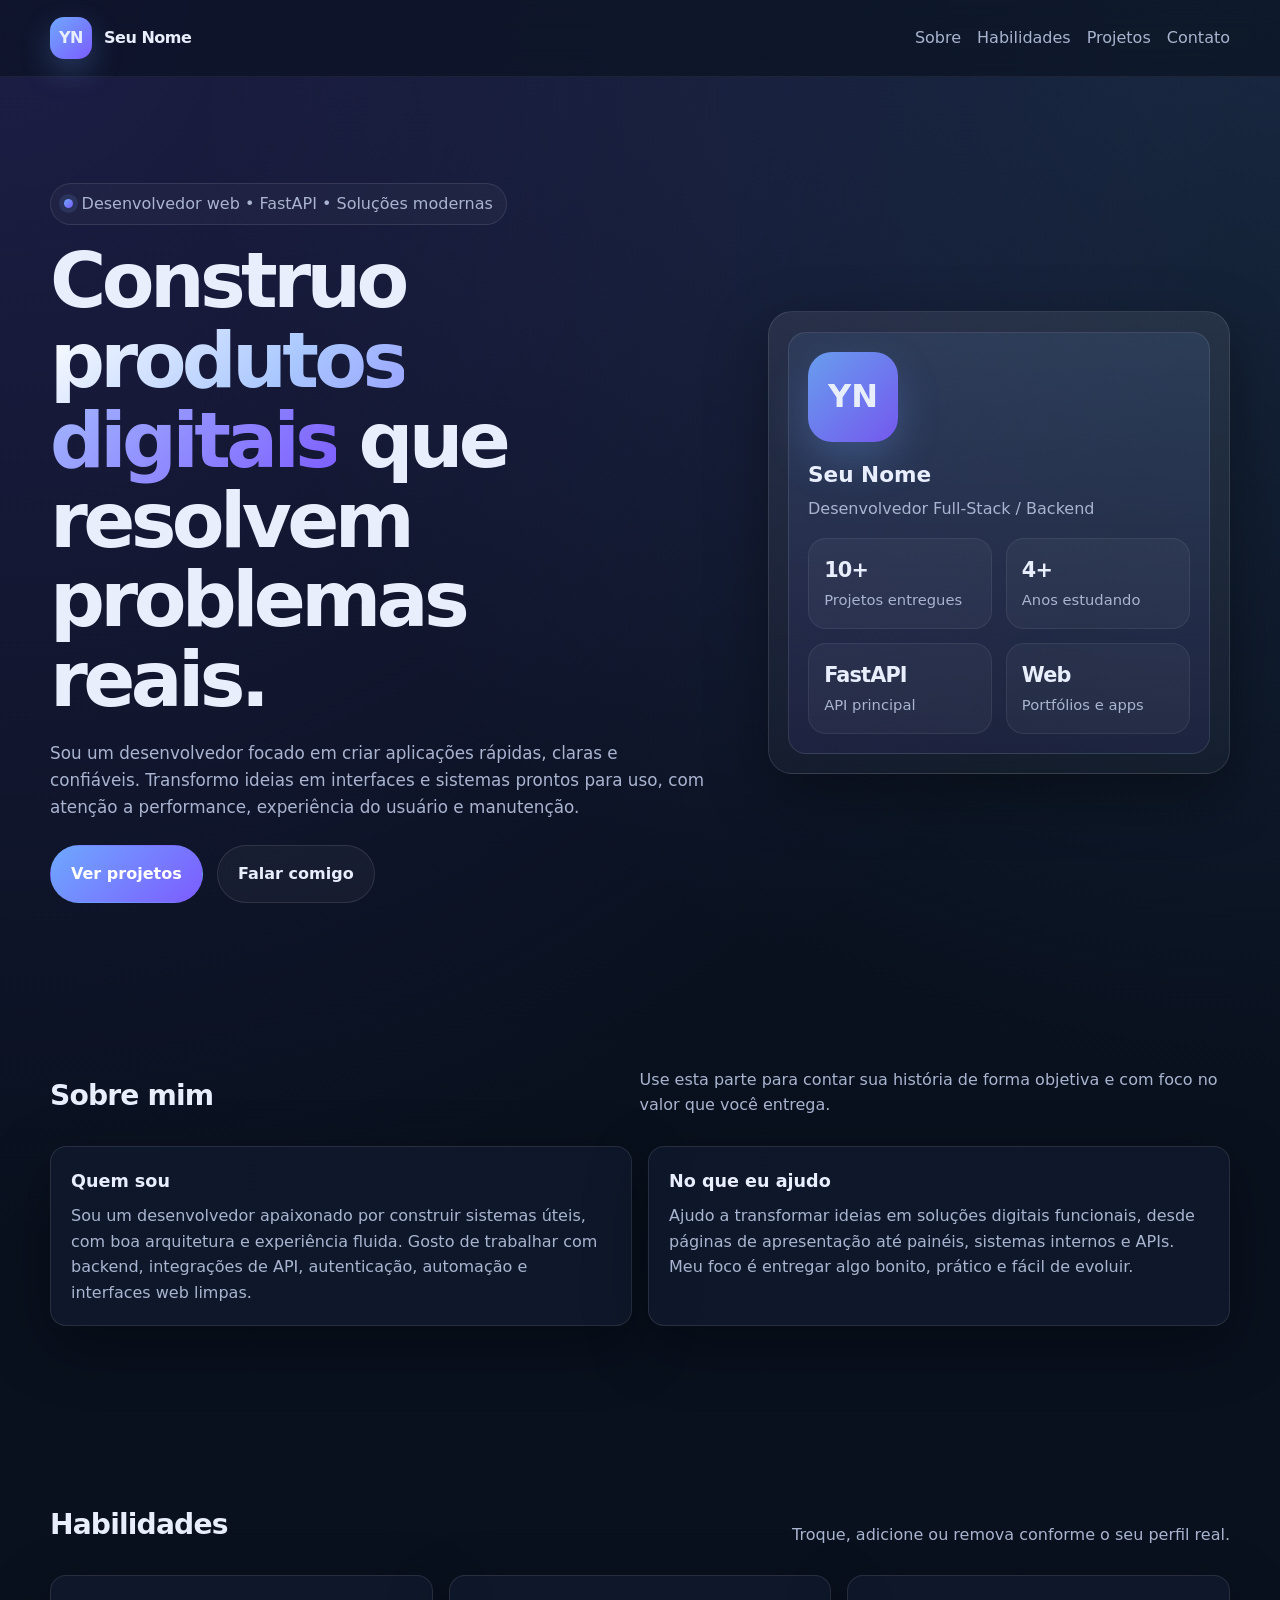
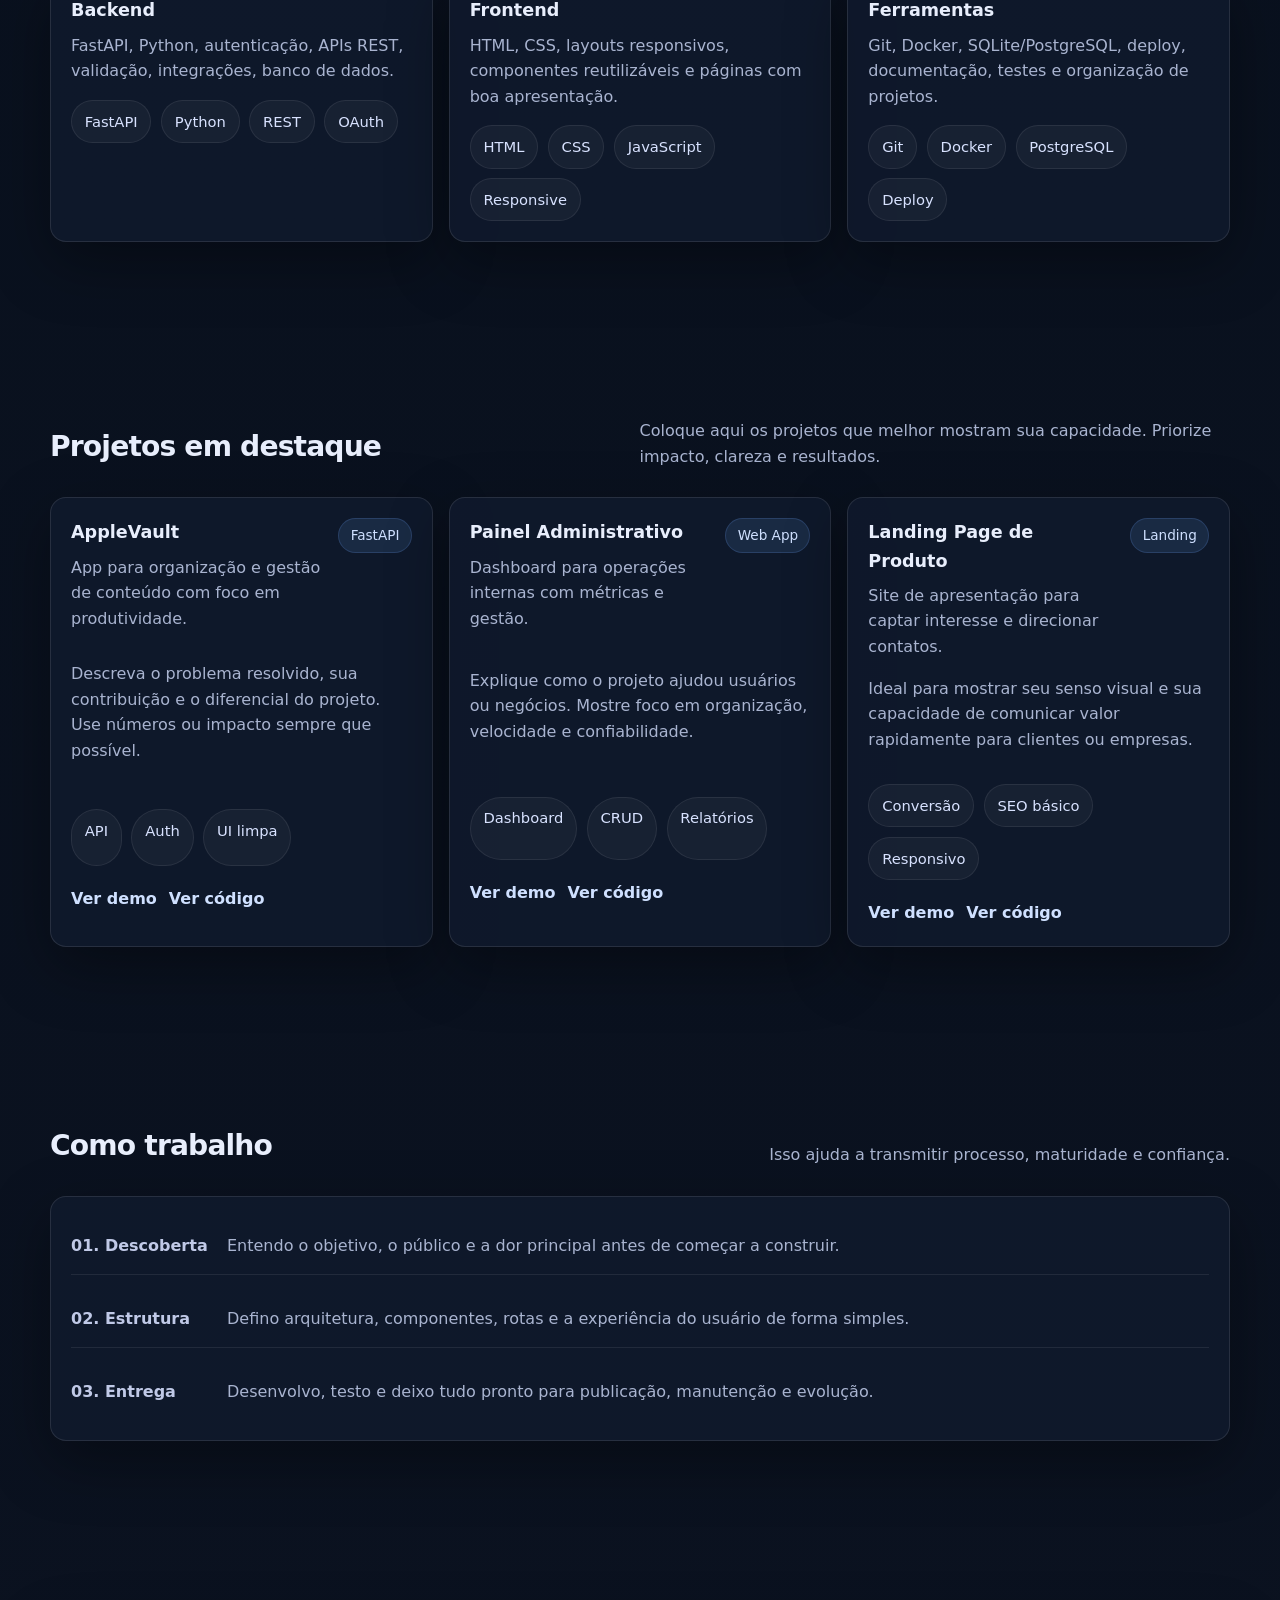
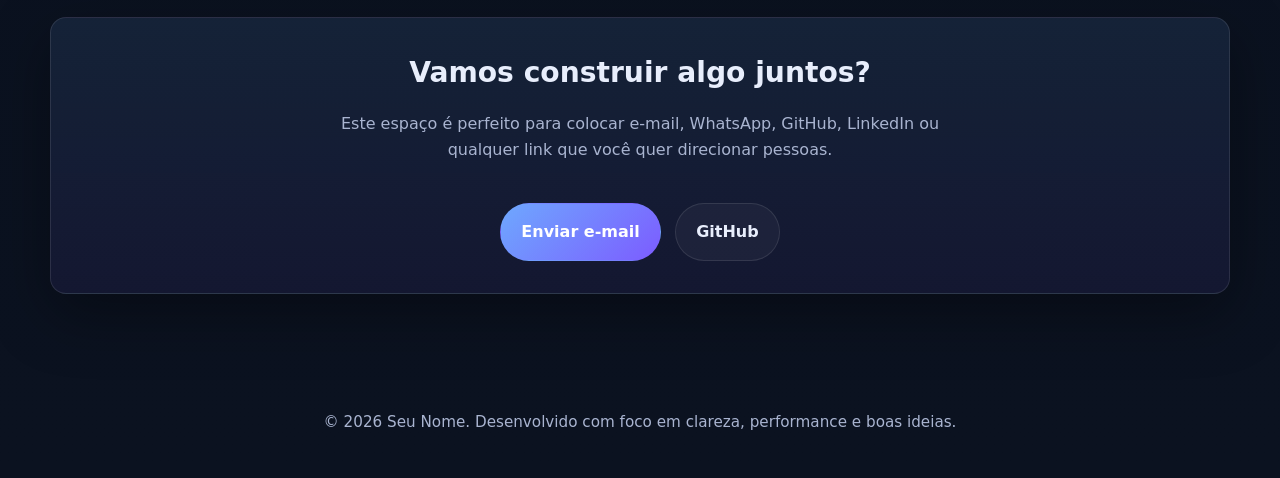
==== page/index.html @ e7388baf "portfolio updade" ====
<!DOCTYPE html>
<html lang="pt-BR">

<head>
    <meta charset="UTF-8" />
    <meta name="viewport" content="width=device-width, initial-scale=1.0" />
    <meta name="description" content="Portfolio profissional de desenvolvedor web, projetos, habilidades e contato." />
    <title>Seu Nome | Desenvolvedor Web</title>
    <style>
        :root {
            --bg: #0b1220;
            --bg-soft: #111a2e;
            --card: rgba(17, 26, 46, 0.82);
            --card-2: rgba(255, 255, 255, 0.04);
            --text: #e8eefc;
            --muted: #a9b4d0;
            --accent: #6ea8fe;
            --accent-2: #7c5cff;
            --border: rgba(255, 255, 255, 0.10);
            --shadow: 0 20px 60px rgba(0, 0, 0, 0.35);
            --radius: 24px;
            --radius-sm: 16px;
            --max: 1180px;
            --container: min(var(--max), calc(100% - 2rem));
        }

        * {
            box-sizing: border-box;
        }

        html {
            scroll-behavior: smooth;
        }

        body {
            margin: 0;
            font-family: Inter, ui-sans-serif, system-ui, -apple-system, BlinkMacSystemFont, "Segoe UI", sans-serif;
            color: var(--text);
            background:
                radial-gradient(circle at top left, rgba(124, 92, 255, 0.18), transparent 32%),
                radial-gradient(circle at top right, rgba(110, 168, 254, 0.16), transparent 28%),
                linear-gradient(180deg, #08101d 0%, #0b1220 100%);
            min-height: 100vh;
            line-height: 1.6;
        }

        a {
            color: inherit;
            text-decoration: none;
        }

        img {
            max-width: 100%;
            display: block;
        }

        button {
            font: inherit;
        }

        .container {
            width: var(--container);
            margin: 0 auto;
        }

        .section {
            padding: 88px 0;
        }

        .section-title {
            display: flex;
            align-items: end;
            justify-content: space-between;
            gap: 1rem;
            margin-bottom: 28px;
        }

        .section-title h2 {
            margin: 0;
            font-size: clamp(1.6rem, 2.2vw, 2.4rem);
            letter-spacing: -0.03em;
        }

        .section-title p {
            margin: 0;
            color: var(--muted);
            max-width: 58ch;
        }

        .nav {
            position: sticky;
            top: 0;
            z-index: 10;
            backdrop-filter: blur(14px);
            background: rgba(8, 16, 29, 0.58);
            border-bottom: 1px solid rgba(255, 255, 255, 0.06);
        }

        .nav-inner {
            width: var(--container);
            margin: 0 auto;
            display: flex;
            align-items: center;
            justify-content: space-between;
            min-height: 76px;
            gap: 1rem;
        }

        .brand {
            display: inline-flex;
            align-items: center;
            gap: 0.75rem;
            font-weight: 800;
            letter-spacing: -0.03em;
        }

        .brand-badge {
            width: 42px;
            height: 42px;
            border-radius: 14px;
            display: grid;
            place-items: center;
            background: linear-gradient(135deg, var(--accent), var(--accent-2));
            box-shadow: 0 12px 30px rgba(110, 168, 254, 0.25);
            font-weight: 900;
        }

        .nav-links {
            display: flex;
            align-items: center;
            gap: 1rem;
            flex-wrap: wrap;
            color: var(--muted);
            font-weight: 500;
        }

        .nav-links a:hover {
            color: var(--text);
        }

        .hero {
            padding: 78px 0 48px;
        }

        .hero-grid {
            display: grid;
            grid-template-columns: 1.2fr 0.8fr;
            gap: 1.5rem;
            align-items: center;
        }

        .hero-copy {
            padding: 28px 0;
        }

        .eyebrow {
            display: inline-flex;
            align-items: center;
            gap: 0.55rem;
            padding: 0.45rem 0.8rem;
            border: 1px solid var(--border);
            border-radius: 999px;
            color: var(--muted);
            background: rgba(255, 255, 255, 0.03);
            margin-bottom: 1rem;
            width: fit-content;
        }

        .eyebrow-dot {
            width: 9px;
            height: 9px;
            border-radius: 999px;
            background: linear-gradient(135deg, var(--accent), var(--accent-2));
            box-shadow: 0 0 0 5px rgba(110, 168, 254, 0.12);
        }

        .hero h1 {
            margin: 0;
            font-size: clamp(2.6rem, 6vw, 4.8rem);
            line-height: 1.04;
            letter-spacing: -0.06em;
            max-width: 12ch;
        }

        .hero h1 span {
            background: linear-gradient(135deg, #ffffff 0%, #a9c7ff 40%, #7c5cff 100%);
            -webkit-background-clip: text;
            background-clip: text;
            color: transparent;
        }

        .hero p.lead {
            margin: 1.25rem 0 0;
            max-width: 62ch;
            color: var(--muted);
            font-size: 1.05rem;
        }

        .hero-actions {
            display: flex;
            gap: 0.9rem;
            flex-wrap: wrap;
            margin-top: 1.5rem;
        }

        .btn {
            display: inline-flex;
            align-items: center;
            justify-content: center;
            gap: 0.55rem;
            padding: 0.95rem 1.25rem;
            border-radius: 999px;
            border: 1px solid var(--border);
            font-weight: 700;
            transition: transform .2s ease, border-color .2s ease, background .2s ease;
            cursor: pointer;
        }

        .btn:hover {
            transform: translateY(-1px);
        }

        .btn-primary {
            background: linear-gradient(135deg, var(--accent), var(--accent-2));
            color: white;
            border-color: transparent;
        }

        .btn-secondary {
            background: rgba(255, 255, 255, 0.04);
            color: var(--text);
        }

        .hero-panel {
            background: linear-gradient(180deg, rgba(255, 255, 255, 0.08), rgba(255, 255, 255, 0.03));
            border: 1px solid var(--border);
            border-radius: var(--radius);
            box-shadow: var(--shadow);
            padding: 1.2rem;
        }

        .profile-card {
            background: linear-gradient(180deg, rgba(110, 168, 254, 0.10), rgba(124, 92, 255, 0.08));
            border: 1px solid rgba(255, 255, 255, 0.10);
            border-radius: calc(var(--radius) - 6px);
            padding: 1.2rem;
            display: grid;
            gap: 1rem;
        }

        .avatar {
            width: 90px;
            height: 90px;
            border-radius: 24px;
            background: linear-gradient(135deg, rgba(110, 168, 254, 0.9), rgba(124, 92, 255, 0.9));
            display: grid;
            place-items: center;
            font-size: 2rem;
            font-weight: 900;
            box-shadow: 0 18px 40px rgba(110, 168, 254, 0.25);
        }

        .mini-grid {
            display: grid;
            grid-template-columns: repeat(2, 1fr);
            gap: 0.85rem;
        }

        .mini-stat {
            padding: 0.95rem;
            border-radius: 18px;
            background: rgba(255, 255, 255, 0.04);
            border: 1px solid rgba(255, 255, 255, 0.07);
        }

        .mini-stat strong {
            display: block;
            font-size: 1.3rem;
            letter-spacing: -0.04em;
        }

        .mini-stat span {
            color: var(--muted);
            font-size: 0.92rem;
        }

        .grid-3 {
            display: grid;
            grid-template-columns: repeat(3, 1fr);
            gap: 1rem;
        }

        .grid-2 {
            display: grid;
            grid-template-columns: repeat(2, 1fr);
            gap: 1rem;
        }

        .card {
            background: var(--card);
            border: 1px solid var(--border);
            border-radius: var(--radius-sm);
            box-shadow: var(--shadow);
            padding: 1.25rem;
        }

        .card h3 {
            margin: 0 0 0.5rem;
            font-size: 1.1rem;
        }

        .card p {
            margin: 0;
            color: var(--muted);
        }

        .pill-list {
            display: flex;
            gap: 0.6rem;
            flex-wrap: wrap;
            margin-top: 1rem;
        }

        .pill {
            padding: 0.55rem 0.8rem;
            border-radius: 999px;
            background: rgba(255, 255, 255, 0.04);
            border: 1px solid rgba(255, 255, 255, 0.08);
            color: #d8e2ff;
            font-size: 0.92rem;
        }

        .project-card {
            display: grid;
            gap: 1rem;
            height: 100%;
        }

        .project-top {
            display: flex;
            align-items: start;
            justify-content: space-between;
            gap: 0.8rem;
        }

        .project-badge {
            padding: 0.35rem 0.7rem;
            border-radius: 999px;
            background: rgba(110, 168, 254, 0.12);
            color: #cfe0ff;
            border: 1px solid rgba(110, 168, 254, 0.18);
            font-size: 0.85rem;
            white-space: nowrap;
        }

        .project-links {
            display: flex;
            gap: 0.75rem;
            flex-wrap: wrap;
            margin-top: 0.25rem;
        }

        .link-inline {
            color: #cfe0ff;
            font-weight: 700;
        }

        .link-inline:hover {
            text-decoration: underline;
        }

        .timeline {
            display: grid;
            gap: 0.9rem;
        }

        .timeline-item {
            display: grid;
            grid-template-columns: 140px 1fr;
            gap: 1rem;
            padding: 1rem 0;
            border-bottom: 1px solid rgba(255, 255, 255, 0.08);
        }

        .timeline-item:last-child {
            border-bottom: 0;
        }

        .timeline-item .when {
            color: #c0c9e7;
            font-weight: 700;
        }

        .timeline-item .what {
            color: var(--muted);
        }

        .contact-box {
            display: grid;
            gap: 1rem;
            text-align: center;
            padding: 2rem;
            background: linear-gradient(180deg, rgba(110, 168, 254, 0.11), rgba(124, 92, 255, 0.08));
        }

        .footer {
            padding: 28px 0 44px;
            color: var(--muted);
            text-align: center;
            font-size: 0.95rem;
        }

        @media (max-width: 960px) {

            .hero-grid,
            .grid-3,
            .grid-2 {
                grid-template-columns: 1fr;
            }

            .timeline-item {
                grid-template-columns: 1fr;
                gap: 0.25rem;
            }

            .section-title {
                align-items: start;
                flex-direction: column;
            }

            .nav-inner {
                flex-direction: column;
                padding: 1rem 0;
            }

            .hero {
                padding-top: 44px;
            }
        }

        @media (max-width: 560px) {
            .mini-grid {
                grid-template-columns: 1fr;
            }

            .hero h1 {
                max-width: 100%;
            }

            .btn {
                width: 100%;
            }

            .hero-actions {
                width: 100%;
            }
        }
    </style>
</head>

<body>
    <header class="nav">
        <div class="nav-inner">
            <a class="brand" href="#home">
                <span class="brand-badge">YN</span>
                <span>Seu Nome</span>
            </a>
            <nav class="nav-links" aria-label="Navegação principal">
                <a href="#sobre">Sobre</a>
                <a href="#habilidades">Habilidades</a>
                <a href="#projetos">Projetos</a>
                <a href="#contato">Contato</a>
            </nav>
        </div>
    </header>

    <main id="home">
        <section class="hero">
            <div class="container hero-grid">
                <div class="hero-copy">
                    <div class="eyebrow"><span class="eyebrow-dot"></span> Desenvolvedor web • FastAPI • Soluções
                        modernas</div>
                    <h1>Construo <span>produtos digitais</span> que resolvem problemas reais.</h1>
                    <p class="lead">
                        Sou um desenvolvedor focado em criar aplicações rápidas, claras e confiáveis.
                        Transformo ideias em interfaces e sistemas prontos para uso, com atenção a performance,
                        experiência do usuário e manutenção.
                    </p>
                    <div class="hero-actions">
                        <a class="btn btn-primary" href="#projetos">Ver projetos</a>
                        <a class="btn btn-secondary" href="#contato">Falar comigo</a>
                    </div>
                </div>

                <aside class="hero-panel">
                    <div class="profile-card">
                        <div style="display:flex; align-items:center; gap:1rem; flex-wrap:wrap;">
                            <div class="avatar">YN</div>
                            <div>
                                <h3 style="margin:0; font-size:1.35rem;">Seu Nome</h3>
                                <p style="margin:0.25rem 0 0; color:var(--muted);">Desenvolvedor Full-Stack / Backend
                                </p>
                            </div>
                        </div>

                        <div class="mini-grid">
                            <div class="mini-stat">
                                <strong>10+</strong>
                                <span>Projetos entregues</span>
                            </div>
                            <div class="mini-stat">
                                <strong>4+</strong>
                                <span>Anos estudando</span>
                            </div>
                            <div class="mini-stat">
                                <strong>FastAPI</strong>
                                <span>API principal</span>
                            </div>
                            <div class="mini-stat">
                                <strong>Web</strong>
                                <span>Portfólios e apps</span>
                            </div>
                        </div>
                    </div>
                </aside>
            </div>
        </section>

        <section id="sobre" class="section">
            <div class="container">
                <div class="section-title">
                    <h2>Sobre mim</h2>
                    <p>Use esta parte para contar sua história de forma objetiva e com foco no valor que você entrega.
                    </p>
                </div>

                <div class="grid-2">
                    <div class="card">
                        <h3>Quem sou</h3>
                        <p>
                            Sou um desenvolvedor apaixonado por construir sistemas úteis, com boa arquitetura e
                            experiência fluida.
                            Gosto de trabalhar com backend, integrações de API, autenticação, automação e interfaces web
                            limpas.
                        </p>
                    </div>
                    <div class="card">
                        <h3>No que eu ajudo</h3>
                        <p>
                            Ajudo a transformar ideias em soluções digitais funcionais, desde páginas de apresentação
                            até painéis, sistemas internos e APIs.
                            Meu foco é entregar algo bonito, prático e fácil de evoluir.
                        </p>
                    </div>
                </div>
            </div>
        </section>

        <section id="habilidades" class="section">
            <div class="container">
                <div class="section-title">
                    <h2>Habilidades</h2>
                    <p>Troque, adicione ou remova conforme o seu perfil real.</p>
                </div>

                <div class="grid-3">
                    <div class="card">
                        <h3>Backend</h3>
                        <p>FastAPI, Python, autenticação, APIs REST, validação, integrações, banco de dados.</p>
                        <div class="pill-list">
                            <span class="pill">FastAPI</span>
                            <span class="pill">Python</span>
                            <span class="pill">REST</span>
                            <span class="pill">OAuth</span>
                        </div>
                    </div>
                    <div class="card">
                        <h3>Frontend</h3>
                        <p>HTML, CSS, layouts responsivos, componentes reutilizáveis e páginas com boa apresentação.</p>
                        <div class="pill-list">
                            <span class="pill">HTML</span>
                            <span class="pill">CSS</span>
                            <span class="pill">JavaScript</span>
                            <span class="pill">Responsive</span>
                        </div>
                    </div>
                    <div class="card">
                        <h3>Ferramentas</h3>
                        <p>Git, Docker, SQLite/PostgreSQL, deploy, documentação, testes e organização de projetos.</p>
                        <div class="pill-list">
                            <span class="pill">Git</span>
                            <span class="pill">Docker</span>
                            <span class="pill">PostgreSQL</span>
                            <span class="pill">Deploy</span>
                        </div>
                    </div>
                </div>
            </div>
        </section>

        <section id="projetos" class="section">
            <div class="container">
                <div class="section-title">
                    <h2>Projetos em destaque</h2>
                    <p>Coloque aqui os projetos que melhor mostram sua capacidade. Priorize impacto, clareza e
                        resultados.</p>
                </div>

                <div class="grid-3">
                    <article class="card project-card">
                        <div class="project-top">
                            <div>
                                <h3>AppleVault</h3>
                                <p>App para organização e gestão de conteúdo com foco em produtividade.</p>
                            </div>
                            <span class="project-badge">FastAPI</span>
                        </div>
                        <p>
                            Descreva o problema resolvido, sua contribuição e o diferencial do projeto. Use números ou
                            impacto sempre que possível.
                        </p>
                        <div class="pill-list">
                            <span class="pill">API</span>
                            <span class="pill">Auth</span>
                            <span class="pill">UI limpa</span>
                        </div>
                        <div class="project-links">
                            <a class="link-inline" href="#">Ver demo</a>
                            <a class="link-inline" href="#">Ver código</a>
                        </div>
                    </article>

                    <article class="card project-card">
                        <div class="project-top">
                            <div>
                                <h3>Painel Administrativo</h3>
                                <p>Dashboard para operações internas com métricas e gestão.</p>
                            </div>
                            <span class="project-badge">Web App</span>
                        </div>
                        <p>
                            Explique como o projeto ajudou usuários ou negócios. Mostre foco em organização, velocidade
                            e confiabilidade.
                        </p>
                        <div class="pill-list">
                            <span class="pill">Dashboard</span>
                            <span class="pill">CRUD</span>
                            <span class="pill">Relatórios</span>
                        </div>
                        <div class="project-links">
                            <a class="link-inline" href="#">Ver demo</a>
                            <a class="link-inline" href="#">Ver código</a>
                        </div>
                    </article>

                    <article class="card project-card">
                        <div class="project-top">
                            <div>
                                <h3>Landing Page de Produto</h3>
                                <p>Site de apresentação para captar interesse e direcionar contatos.</p>
                            </div>
                            <span class="project-badge">Landing</span>
                        </div>
                        <p>
                            Ideal para mostrar seu senso visual e sua capacidade de comunicar valor rapidamente para
                            clientes ou empresas.
                        </p>
                        <div class="pill-list">
                            <span class="pill">Conversão</span>
                            <span class="pill">SEO básico</span>
                            <span class="pill">Responsivo</span>
                        </div>
                        <div class="project-links">
                            <a class="link-inline" href="#">Ver demo</a>
                            <a class="link-inline" href="#">Ver código</a>
                        </div>
                    </article>
                </div>
            </div>
        </section>

        <section class="section">
            <div class="container">
                <div class="section-title">
                    <h2>Como trabalho</h2>
                    <p>Isso ajuda a transmitir processo, maturidade e confiança.</p>
                </div>

                <div class="card timeline">
                    <div class="timeline-item">
                        <div class="when">01. Descoberta</div>
                        <div class="what">Entendo o objetivo, o público e a dor principal antes de começar a construir.
                        </div>
                    </div>
                    <div class="timeline-item">
                        <div class="when">02. Estrutura</div>
                        <div class="what">Defino arquitetura, componentes, rotas e a experiência do usuário de forma
                            simples.</div>
                    </div>
                    <div class="timeline-item">
                        <div class="when">03. Entrega</div>
                        <div class="what">Desenvolvo, testo e deixo tudo pronto para publicação, manutenção e evolução.
                        </div>
                    </div>
                </div>
            </div>
        </section>

        <section id="contato" class="section">
            <div class="container">
                <div class="card contact-box">
                    <h2 style="margin:0; font-size:clamp(1.5rem, 2.2vw, 2.2rem);">Vamos construir algo juntos?</h2>
                    <p style="margin:0; color:var(--muted); max-width:60ch; margin-inline:auto;">
                        Este espaço é perfeito para colocar e-mail, WhatsApp, GitHub, LinkedIn ou qualquer link que você
                        quer direcionar pessoas.
                    </p>
                    <div class="hero-actions" style="justify-content:center;">
                        <a class="btn btn-primary" href="mailto:seuemail@exemplo.com">Enviar e-mail</a>
                        <a class="btn btn-secondary" href="https://github.com/" target="_blank"
                            rel="noreferrer">GitHub</a>
                    </div>
                </div>
            </div>
        </section>
    </main>

    <footer class="footer">
        <div class="container">
            <span>© <span id="year"></span> Seu Nome. Desenvolvido com foco em clareza, performance e boas
                ideias.</span>
        </div>
    </footer>

    <script>
        document.getElementById('year').textContent = new Date().getFullYear();
    </script>
</body>

</html>
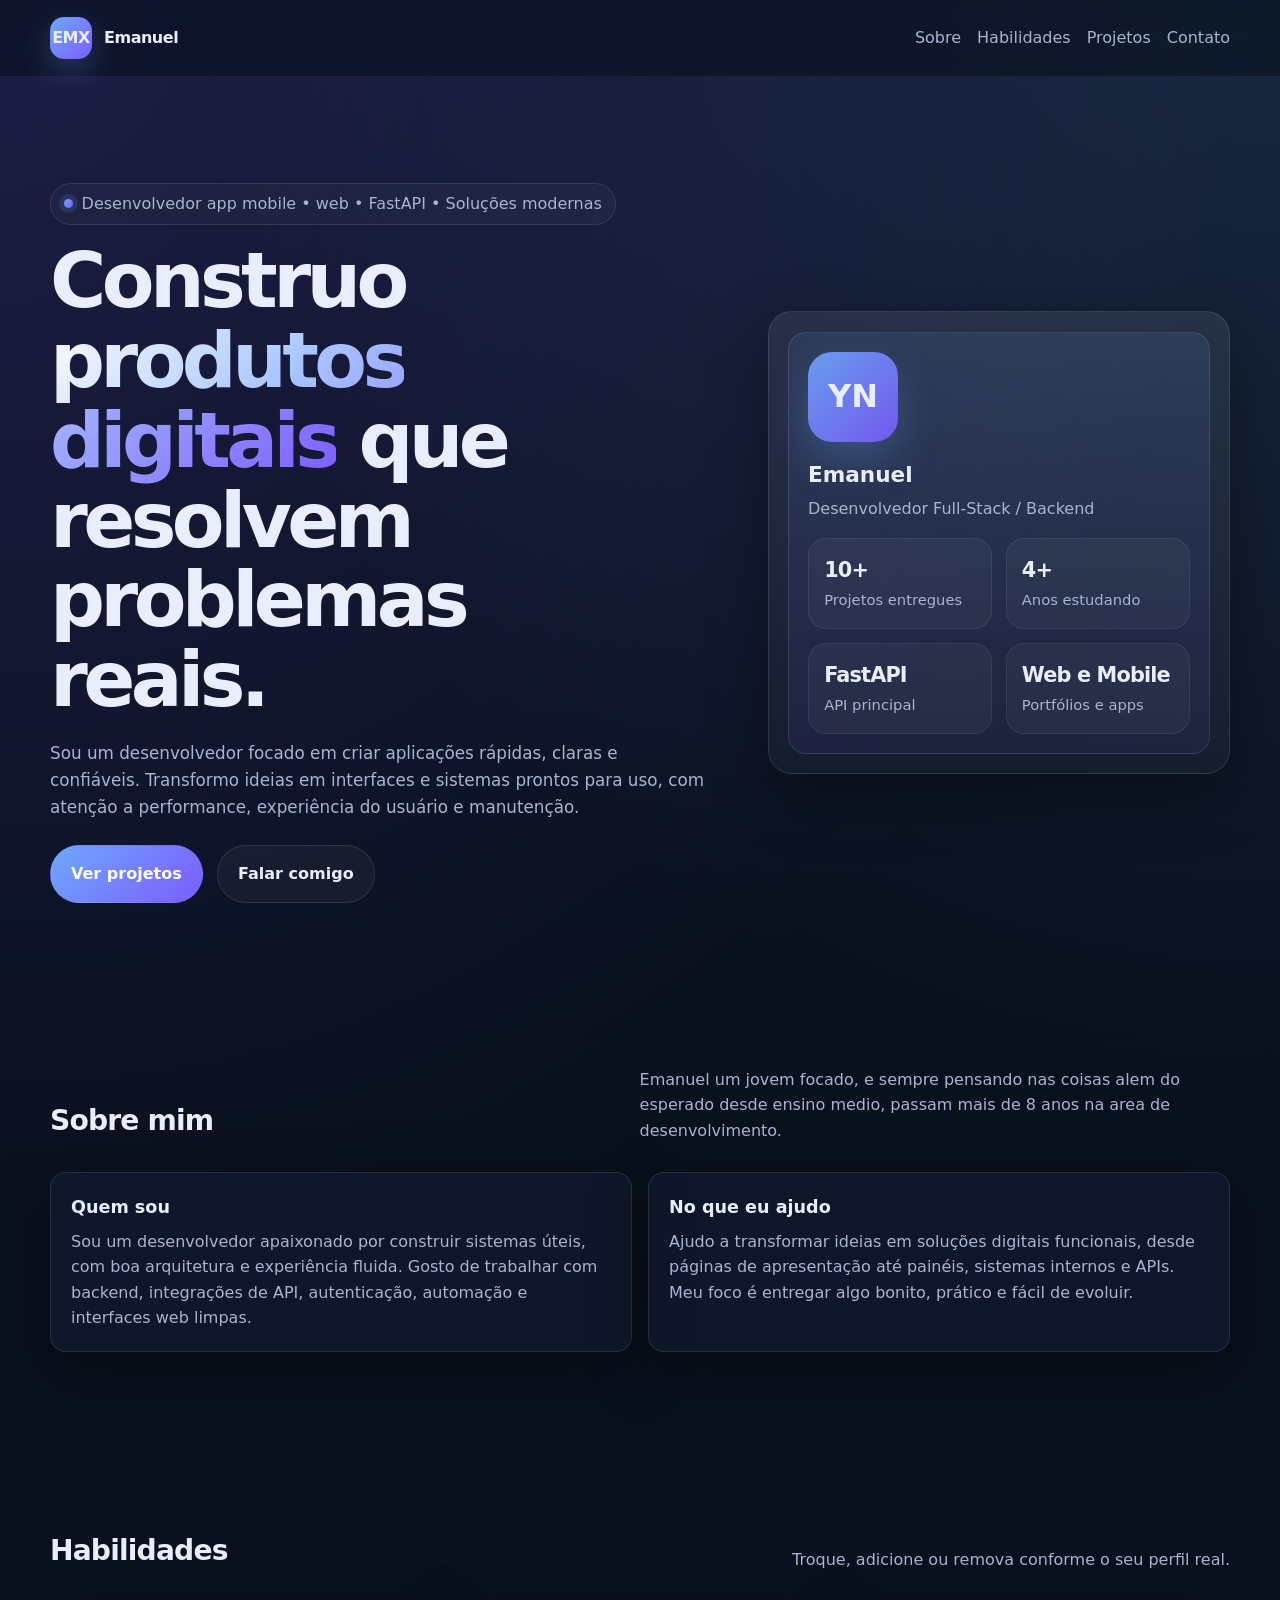
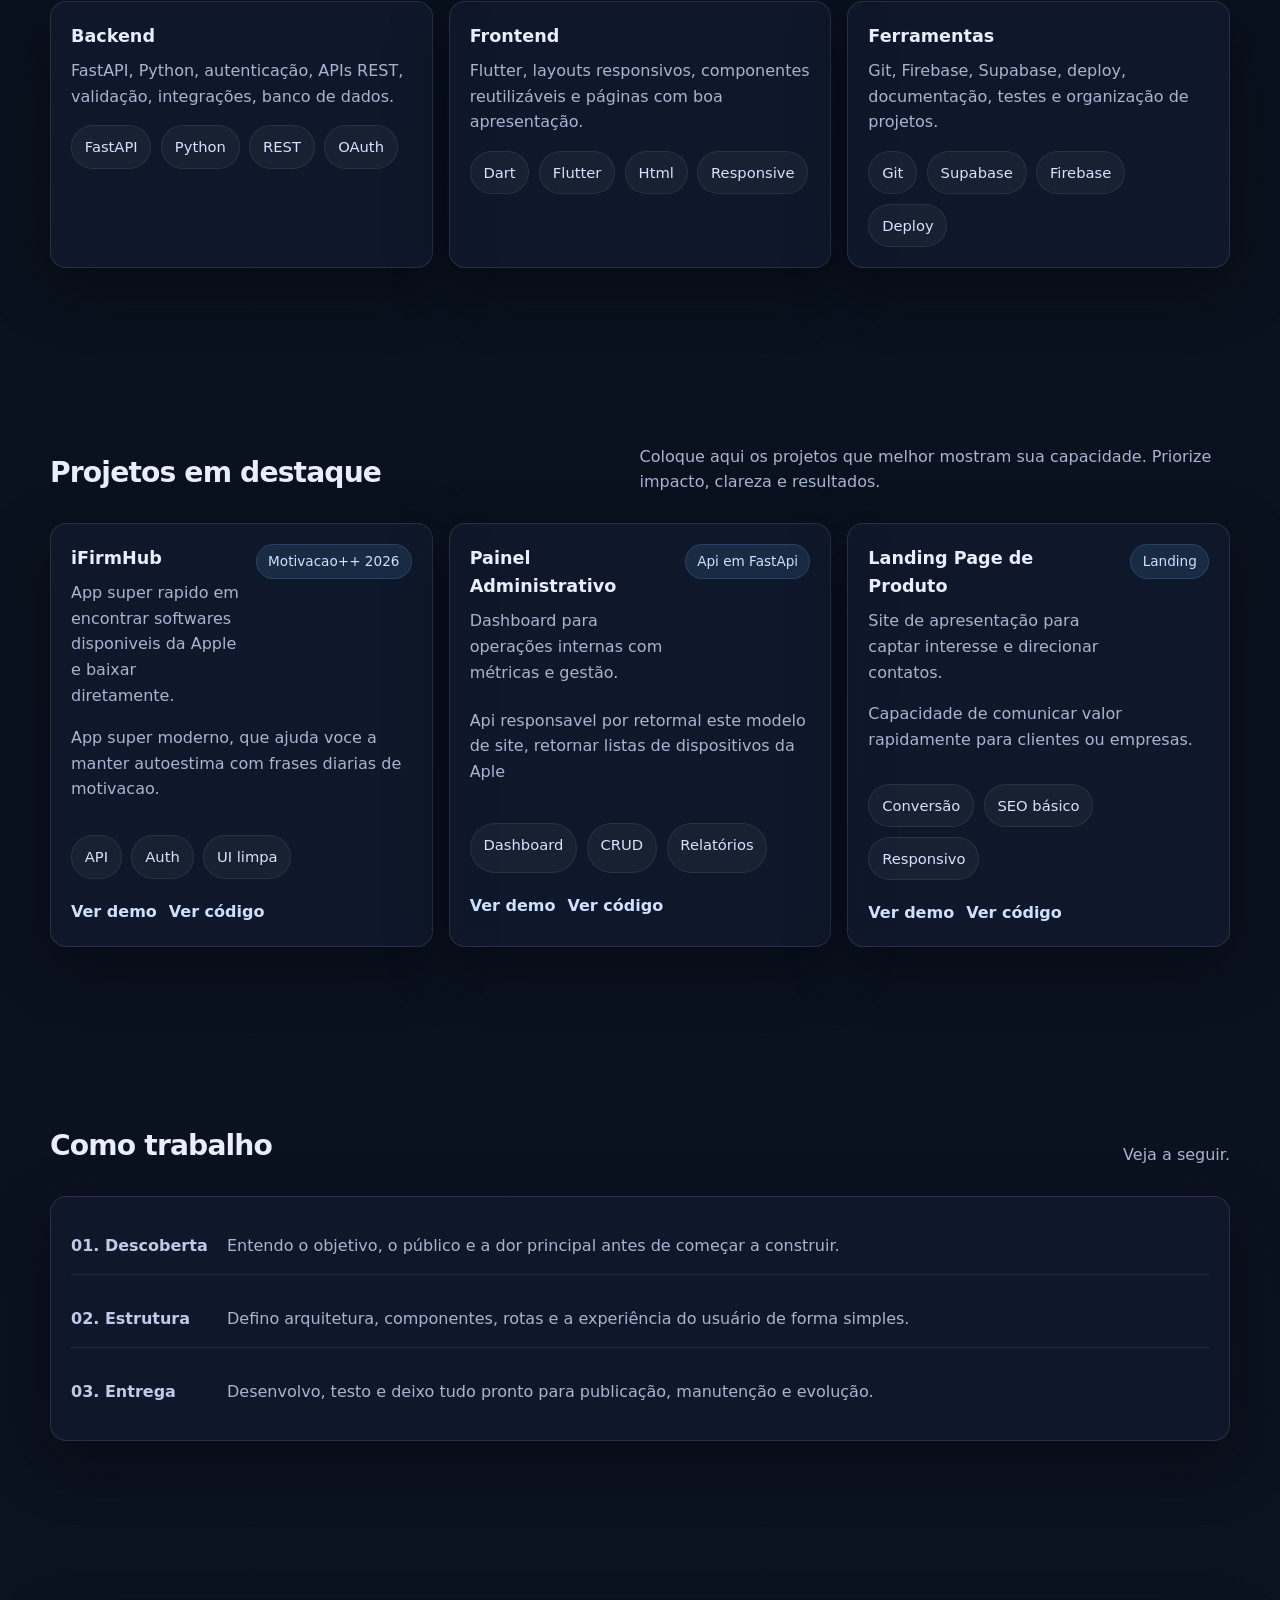
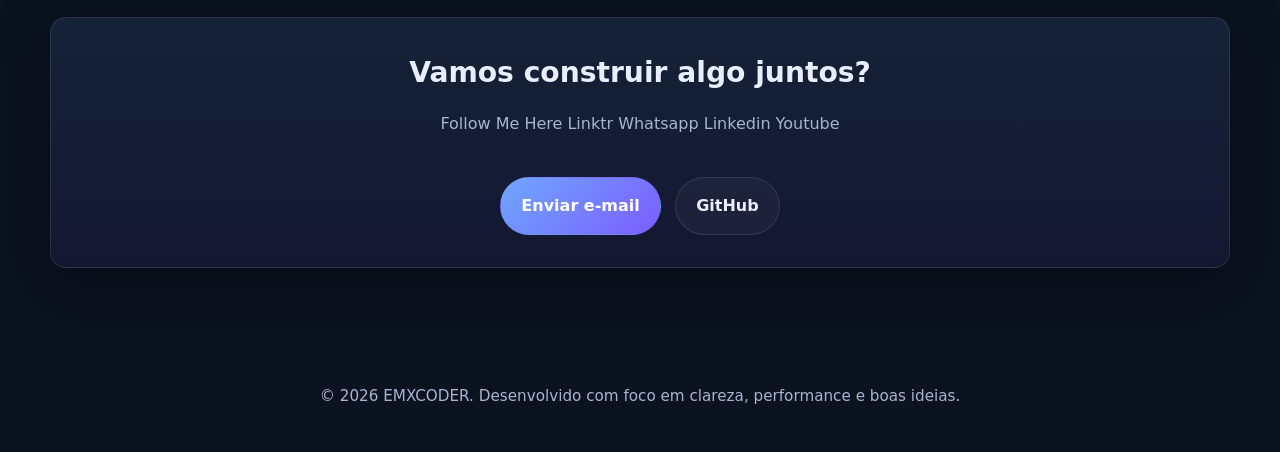
==== commit 54e37ab4: "Porttfolia update css and data" ====
--- a/page/index.html
+++ b/page/index.html
@@ -5,465 +5,16 @@
     <meta charset="UTF-8" />
     <meta name="viewport" content="width=device-width, initial-scale=1.0" />
     <meta name="description" content="Portfolio profissional de desenvolvedor web, projetos, habilidades e contato." />
-    <title>Seu Nome | Desenvolvedor Web</title>
-    <style>
-        :root {
-            --bg: #0b1220;
-            --bg-soft: #111a2e;
-            --card: rgba(17, 26, 46, 0.82);
-            --card-2: rgba(255, 255, 255, 0.04);
-            --text: #e8eefc;
-            --muted: #a9b4d0;
-            --accent: #6ea8fe;
-            --accent-2: #7c5cff;
-            --border: rgba(255, 255, 255, 0.10);
-            --shadow: 0 20px 60px rgba(0, 0, 0, 0.35);
-            --radius: 24px;
-            --radius-sm: 16px;
-            --max: 1180px;
-            --container: min(var(--max), calc(100% - 2rem));
-        }
-
-        * {
-            box-sizing: border-box;
-        }
-
-        html {
-            scroll-behavior: smooth;
-        }
-
-        body {
-            margin: 0;
-            font-family: Inter, ui-sans-serif, system-ui, -apple-system, BlinkMacSystemFont, "Segoe UI", sans-serif;
-            color: var(--text);
-            background:
-                radial-gradient(circle at top left, rgba(124, 92, 255, 0.18), transparent 32%),
-                radial-gradient(circle at top right, rgba(110, 168, 254, 0.16), transparent 28%),
-                linear-gradient(180deg, #08101d 0%, #0b1220 100%);
-            min-height: 100vh;
-            line-height: 1.6;
-        }
-
-        a {
-            color: inherit;
-            text-decoration: none;
-        }
-
-        img {
-            max-width: 100%;
-            display: block;
-        }
-
-        button {
-            font: inherit;
-        }
-
-        .container {
-            width: var(--container);
-            margin: 0 auto;
-        }
-
-        .section {
-            padding: 88px 0;
-        }
-
-        .section-title {
-            display: flex;
-            align-items: end;
-            justify-content: space-between;
-            gap: 1rem;
-            margin-bottom: 28px;
-        }
-
-        .section-title h2 {
-            margin: 0;
-            font-size: clamp(1.6rem, 2.2vw, 2.4rem);
-            letter-spacing: -0.03em;
-        }
-
-        .section-title p {
-            margin: 0;
-            color: var(--muted);
-            max-width: 58ch;
-        }
-
-        .nav {
-            position: sticky;
-            top: 0;
-            z-index: 10;
-            backdrop-filter: blur(14px);
-            background: rgba(8, 16, 29, 0.58);
-            border-bottom: 1px solid rgba(255, 255, 255, 0.06);
-        }
-
-        .nav-inner {
-            width: var(--container);
-            margin: 0 auto;
-            display: flex;
-            align-items: center;
-            justify-content: space-between;
-            min-height: 76px;
-            gap: 1rem;
-        }
-
-        .brand {
-            display: inline-flex;
-            align-items: center;
-            gap: 0.75rem;
-            font-weight: 800;
-            letter-spacing: -0.03em;
-        }
-
-        .brand-badge {
-            width: 42px;
-            height: 42px;
-            border-radius: 14px;
-            display: grid;
-            place-items: center;
-            background: linear-gradient(135deg, var(--accent), var(--accent-2));
-            box-shadow: 0 12px 30px rgba(110, 168, 254, 0.25);
-            font-weight: 900;
-        }
-
-        .nav-links {
-            display: flex;
-            align-items: center;
-            gap: 1rem;
-            flex-wrap: wrap;
-            color: var(--muted);
-            font-weight: 500;
-        }
-
-        .nav-links a:hover {
-            color: var(--text);
-        }
-
-        .hero {
-            padding: 78px 0 48px;
-        }
-
-        .hero-grid {
-            display: grid;
-            grid-template-columns: 1.2fr 0.8fr;
-            gap: 1.5rem;
-            align-items: center;
-        }
-
-        .hero-copy {
-            padding: 28px 0;
-        }
-
-        .eyebrow {
-            display: inline-flex;
-            align-items: center;
-            gap: 0.55rem;
-            padding: 0.45rem 0.8rem;
-            border: 1px solid var(--border);
-            border-radius: 999px;
-            color: var(--muted);
-            background: rgba(255, 255, 255, 0.03);
-            margin-bottom: 1rem;
-            width: fit-content;
-        }
-
-        .eyebrow-dot {
-            width: 9px;
-            height: 9px;
-            border-radius: 999px;
-            background: linear-gradient(135deg, var(--accent), var(--accent-2));
-            box-shadow: 0 0 0 5px rgba(110, 168, 254, 0.12);
-        }
-
-        .hero h1 {
-            margin: 0;
-            font-size: clamp(2.6rem, 6vw, 4.8rem);
-            line-height: 1.04;
-            letter-spacing: -0.06em;
-            max-width: 12ch;
-        }
-
-        .hero h1 span {
-            background: linear-gradient(135deg, #ffffff 0%, #a9c7ff 40%, #7c5cff 100%);
-            -webkit-background-clip: text;
-            background-clip: text;
-            color: transparent;
-        }
-
-        .hero p.lead {
-            margin: 1.25rem 0 0;
-            max-width: 62ch;
-            color: var(--muted);
-            font-size: 1.05rem;
-        }
-
-        .hero-actions {
-            display: flex;
-            gap: 0.9rem;
-            flex-wrap: wrap;
-            margin-top: 1.5rem;
-        }
-
-        .btn {
-            display: inline-flex;
-            align-items: center;
-            justify-content: center;
-            gap: 0.55rem;
-            padding: 0.95rem 1.25rem;
-            border-radius: 999px;
-            border: 1px solid var(--border);
-            font-weight: 700;
-            transition: transform .2s ease, border-color .2s ease, background .2s ease;
-            cursor: pointer;
-        }
-
-        .btn:hover {
-            transform: translateY(-1px);
-        }
-
-        .btn-primary {
-            background: linear-gradient(135deg, var(--accent), var(--accent-2));
-            color: white;
-            border-color: transparent;
-        }
-
-        .btn-secondary {
-            background: rgba(255, 255, 255, 0.04);
-            color: var(--text);
-        }
-
-        .hero-panel {
-            background: linear-gradient(180deg, rgba(255, 255, 255, 0.08), rgba(255, 255, 255, 0.03));
-            border: 1px solid var(--border);
-            border-radius: var(--radius);
-            box-shadow: var(--shadow);
-            padding: 1.2rem;
-        }
-
-        .profile-card {
-            background: linear-gradient(180deg, rgba(110, 168, 254, 0.10), rgba(124, 92, 255, 0.08));
-            border: 1px solid rgba(255, 255, 255, 0.10);
-            border-radius: calc(var(--radius) - 6px);
-            padding: 1.2rem;
-            display: grid;
-            gap: 1rem;
-        }
-
-        .avatar {
-            width: 90px;
-            height: 90px;
-            border-radius: 24px;
-            background: linear-gradient(135deg, rgba(110, 168, 254, 0.9), rgba(124, 92, 255, 0.9));
-            display: grid;
-            place-items: center;
-            font-size: 2rem;
-            font-weight: 900;
-            box-shadow: 0 18px 40px rgba(110, 168, 254, 0.25);
-        }
-
-        .mini-grid {
-            display: grid;
-            grid-template-columns: repeat(2, 1fr);
-            gap: 0.85rem;
-        }
-
-        .mini-stat {
-            padding: 0.95rem;
-            border-radius: 18px;
-            background: rgba(255, 255, 255, 0.04);
-            border: 1px solid rgba(255, 255, 255, 0.07);
-        }
-
-        .mini-stat strong {
-            display: block;
-            font-size: 1.3rem;
-            letter-spacing: -0.04em;
-        }
-
-        .mini-stat span {
-            color: var(--muted);
-            font-size: 0.92rem;
-        }
-
-        .grid-3 {
-            display: grid;
-            grid-template-columns: repeat(3, 1fr);
-            gap: 1rem;
-        }
-
-        .grid-2 {
-            display: grid;
-            grid-template-columns: repeat(2, 1fr);
-            gap: 1rem;
-        }
-
-        .card {
-            background: var(--card);
-            border: 1px solid var(--border);
-            border-radius: var(--radius-sm);
-            box-shadow: var(--shadow);
-            padding: 1.25rem;
-        }
-
-        .card h3 {
-            margin: 0 0 0.5rem;
-            font-size: 1.1rem;
-        }
-
-        .card p {
-            margin: 0;
-            color: var(--muted);
-        }
-
-        .pill-list {
-            display: flex;
-            gap: 0.6rem;
-            flex-wrap: wrap;
-            margin-top: 1rem;
-        }
-
-        .pill {
-            padding: 0.55rem 0.8rem;
-            border-radius: 999px;
-            background: rgba(255, 255, 255, 0.04);
-            border: 1px solid rgba(255, 255, 255, 0.08);
-            color: #d8e2ff;
-            font-size: 0.92rem;
-        }
-
-        .project-card {
-            display: grid;
-            gap: 1rem;
-            height: 100%;
-        }
-
-        .project-top {
-            display: flex;
-            align-items: start;
-            justify-content: space-between;
-            gap: 0.8rem;
-        }
-
-        .project-badge {
-            padding: 0.35rem 0.7rem;
-            border-radius: 999px;
-            background: rgba(110, 168, 254, 0.12);
-            color: #cfe0ff;
-            border: 1px solid rgba(110, 168, 254, 0.18);
-            font-size: 0.85rem;
-            white-space: nowrap;
-        }
-
-        .project-links {
-            display: flex;
-            gap: 0.75rem;
-            flex-wrap: wrap;
-            margin-top: 0.25rem;
-        }
-
-        .link-inline {
-            color: #cfe0ff;
-            font-weight: 700;
-        }
-
-        .link-inline:hover {
-            text-decoration: underline;
-        }
-
-        .timeline {
-            display: grid;
-            gap: 0.9rem;
-        }
-
-        .timeline-item {
-            display: grid;
-            grid-template-columns: 140px 1fr;
-            gap: 1rem;
-            padding: 1rem 0;
-            border-bottom: 1px solid rgba(255, 255, 255, 0.08);
-        }
-
-        .timeline-item:last-child {
-            border-bottom: 0;
-        }
-
-        .timeline-item .when {
-            color: #c0c9e7;
-            font-weight: 700;
-        }
-
-        .timeline-item .what {
-            color: var(--muted);
-        }
-
-        .contact-box {
-            display: grid;
-            gap: 1rem;
-            text-align: center;
-            padding: 2rem;
-            background: linear-gradient(180deg, rgba(110, 168, 254, 0.11), rgba(124, 92, 255, 0.08));
-        }
-
-        .footer {
-            padding: 28px 0 44px;
-            color: var(--muted);
-            text-align: center;
-            font-size: 0.95rem;
-        }
-
-        @media (max-width: 960px) {
-
-            .hero-grid,
-            .grid-3,
-            .grid-2 {
-                grid-template-columns: 1fr;
-            }
-
-            .timeline-item {
-                grid-template-columns: 1fr;
-                gap: 0.25rem;
-            }
-
-            .section-title {
-                align-items: start;
-                flex-direction: column;
-            }
-
-            .nav-inner {
-                flex-direction: column;
-                padding: 1rem 0;
-            }
-
-            .hero {
-                padding-top: 44px;
-            }
-        }
-
-        @media (max-width: 560px) {
-            .mini-grid {
-                grid-template-columns: 1fr;
-            }
-
-            .hero h1 {
-                max-width: 100%;
-            }
-
-            .btn {
-                width: 100%;
-            }
-
-            .hero-actions {
-                width: 100%;
-            }
-        }
-    </style>
+    <title>EmxCoder | Desenvolvedor Multiplataforma</title>
+    <link rel="stylesheet" href="style.css">
 </head>
 
 <body>
     <header class="nav">
         <div class="nav-inner">
             <a class="brand" href="#home">
-                <span class="brand-badge">YN</span>
-                <span>Seu Nome</span>
+                <span class="brand-badge">EMX</span>
+                <span>Emanuel</span>
             </a>
             <nav class="nav-links" aria-label="Navegação principal">
                 <a href="#sobre">Sobre</a>
@@ -478,7 +29,8 @@
         <section class="hero">
             <div class="container hero-grid">
                 <div class="hero-copy">
-                    <div class="eyebrow"><span class="eyebrow-dot"></span> Desenvolvedor web • FastAPI • Soluções
+                    <div class="eyebrow"><span class="eyebrow-dot"></span> Desenvolvedor app mobile • web • FastAPI •
+                        Soluções
                         modernas</div>
                     <h1>Construo <span>produtos digitais</span> que resolvem problemas reais.</h1>
                     <p class="lead">
@@ -497,7 +49,7 @@
                         <div style="display:flex; align-items:center; gap:1rem; flex-wrap:wrap;">
                             <div class="avatar">YN</div>
                             <div>
-                                <h3 style="margin:0; font-size:1.35rem;">Seu Nome</h3>
+                                <h3 style="margin:0; font-size:1.35rem;">Emanuel</h3>
                                 <p style="margin:0.25rem 0 0; color:var(--muted);">Desenvolvedor Full-Stack / Backend
                                 </p>
                             </div>
@@ -517,7 +69,7 @@
                                 <span>API principal</span>
                             </div>
                             <div class="mini-stat">
-                                <strong>Web</strong>
+                                <strong>Web e Mobile</strong>
                                 <span>Portfólios e apps</span>
                             </div>
                         </div>
@@ -530,7 +82,8 @@
             <div class="container">
                 <div class="section-title">
                     <h2>Sobre mim</h2>
-                    <p>Use esta parte para contar sua história de forma objetiva e com foco no valor que você entrega.
+                    <p>Emanuel um jovem focado, e sempre pensando nas coisas alem do esperado desde ensino medio, passam
+                        mais de 8 anos na area de desenvolvimento.
                     </p>
                 </div>
 
@@ -576,21 +129,21 @@
                     </div>
                     <div class="card">
                         <h3>Frontend</h3>
-                        <p>HTML, CSS, layouts responsivos, componentes reutilizáveis e páginas com boa apresentação.</p>
-                        <div class="pill-list">
-                            <span class="pill">HTML</span>
-                            <span class="pill">CSS</span>
-                            <span class="pill">JavaScript</span>
+                        <p>Flutter, layouts responsivos, componentes reutilizáveis e páginas com boa apresentação.</p>
+                        <div class="pill-list">
+                            <span class="pill">Dart</span>
+                            <span class="pill">Flutter</span>
+                            <span class="pill">Html</span>
                             <span class="pill">Responsive</span>
                         </div>
                     </div>
                     <div class="card">
                         <h3>Ferramentas</h3>
-                        <p>Git, Docker, SQLite/PostgreSQL, deploy, documentação, testes e organização de projetos.</p>
+                        <p>Git, Firebase, Supabase, deploy, documentação, testes e organização de projetos.</p>
                         <div class="pill-list">
                             <span class="pill">Git</span>
-                            <span class="pill">Docker</span>
-                            <span class="pill">PostgreSQL</span>
+                            <span class="pill">Supabase</span>
+                            <span class="pill">Firebase</span>
                             <span class="pill">Deploy</span>
                         </div>
                     </div>
@@ -610,14 +163,14 @@
                     <article class="card project-card">
                         <div class="project-top">
                             <div>
-                                <h3>AppleVault</h3>
-                                <p>App para organização e gestão de conteúdo com foco em produtividade.</p>
-                            </div>
-                            <span class="project-badge">FastAPI</span>
-                        </div>
-                        <p>
-                            Descreva o problema resolvido, sua contribuição e o diferencial do projeto. Use números ou
-                            impacto sempre que possível.
+                                <h3>iFirmHub</h3>
+                                <p>App super rapido em encontrar softwares disponiveis da Apple e baixar diretamente.
+                                </p>
+                            </div>
+                            <span class="project-badge">Motivacao++ 2026</span>
+                        </div>
+                        <p>
+                            App super moderno, que ajuda voce a manter autoestima com frases diarias de motivacao.
                         </p>
                         <div class="pill-list">
                             <span class="pill">API</span>
@@ -636,11 +189,10 @@
                                 <h3>Painel Administrativo</h3>
                                 <p>Dashboard para operações internas com métricas e gestão.</p>
                             </div>
-                            <span class="project-badge">Web App</span>
-                        </div>
-                        <p>
-                            Explique como o projeto ajudou usuários ou negócios. Mostre foco em organização, velocidade
-                            e confiabilidade.
+                            <span class="project-badge">Api em FastApi</span>
+                        </div>
+                        <p>
+                            Api responsavel por retormal este modelo de site, retornar listas de dispositivos da Aple
                         </p>
                         <div class="pill-list">
                             <span class="pill">Dashboard</span>
@@ -662,7 +214,7 @@
                             <span class="project-badge">Landing</span>
                         </div>
                         <p>
-                            Ideal para mostrar seu senso visual e sua capacidade de comunicar valor rapidamente para
+                            Capacidade de comunicar valor rapidamente para
                             clientes ou empresas.
                         </p>
                         <div class="pill-list">
@@ -683,7 +235,7 @@
             <div class="container">
                 <div class="section-title">
                     <h2>Como trabalho</h2>
-                    <p>Isso ajuda a transmitir processo, maturidade e confiança.</p>
+                    <p>Veja a seguir.</p>
                 </div>
 
                 <div class="card timeline">
@@ -711,12 +263,16 @@
                 <div class="card contact-box">
                     <h2 style="margin:0; font-size:clamp(1.5rem, 2.2vw, 2.2rem);">Vamos construir algo juntos?</h2>
                     <p style="margin:0; color:var(--muted); max-width:60ch; margin-inline:auto;">
-                        Este espaço é perfeito para colocar e-mail, WhatsApp, GitHub, LinkedIn ou qualquer link que você
-                        quer direcionar pessoas.
+                        <a href="http://https://linktr.ee/emxcoder">Follow Me Here Linktr</a>
+                        <a href="http://wa.me/258875759790">Whatsapp</a>
+                        <a href="https://www.linkedin.com/in/emxcoder">Linkedin</a>
+                        <a href="http://youtube.com/emxcoder">Youtube</a>
+
+
                     </p>
                     <div class="hero-actions" style="justify-content:center;">
-                        <a class="btn btn-primary" href="mailto:seuemail@exemplo.com">Enviar e-mail</a>
-                        <a class="btn btn-secondary" href="https://github.com/" target="_blank"
+                        <a class="btn btn-primary" href="mailto:emx.coder@gmail.com">Enviar e-mail</a>
+                        <a class="btn btn-secondary" href="https://github.com/emxcoder" target="_blank"
                             rel="noreferrer">GitHub</a>
                     </div>
                 </div>
@@ -726,7 +282,7 @@
 
     <footer class="footer">
         <div class="container">
-            <span>© <span id="year"></span> Seu Nome. Desenvolvido com foco em clareza, performance e boas
+            <span>© <span id="year"></span> EMXCODER. Desenvolvido com foco em clareza, performance e boas
                 ideias.</span>
         </div>
     </footer>
--- a/page/style.css
+++ b/page/style.css
@@ -0,0 +1,448 @@
+:root {
+    --bg: #0b1220;
+    --bg-soft: #111a2e;
+    --card: rgba(17, 26, 46, 0.82);
+    --card-2: rgba(255, 255, 255, 0.04);
+    --text: #e8eefc;
+    --muted: #a9b4d0;
+    --accent: #6ea8fe;
+    --accent-2: #7c5cff;
+    --border: rgba(255, 255, 255, 0.10);
+    --shadow: 0 20px 60px rgba(0, 0, 0, 0.35);
+    --radius: 24px;
+    --radius-sm: 16px;
+    --max: 1180px;
+    --container: min(var(--max), calc(100% - 2rem));
+}
+
+* {
+    box-sizing: border-box;
+}
+
+html {
+    scroll-behavior: smooth;
+}
+
+body {
+    margin: 0;
+    font-family: Inter, ui-sans-serif, system-ui, -apple-system, BlinkMacSystemFont, "Segoe UI", sans-serif;
+    color: var(--text);
+    background:
+        radial-gradient(circle at top left, rgba(124, 92, 255, 0.18), transparent 32%),
+        radial-gradient(circle at top right, rgba(110, 168, 254, 0.16), transparent 28%),
+        linear-gradient(180deg, #08101d 0%, #0b1220 100%);
+    min-height: 100vh;
+    line-height: 1.6;
+}
+
+a {
+    color: inherit;
+    text-decoration: none;
+}
+
+img {
+    max-width: 100%;
+    display: block;
+}
+
+button {
+    font: inherit;
+}
+
+.container {
+    width: var(--container);
+    margin: 0 auto;
+}
+
+.section {
+    padding: 88px 0;
+}
+
+.section-title {
+    display: flex;
+    align-items: end;
+    justify-content: space-between;
+    gap: 1rem;
+    margin-bottom: 28px;
+}
+
+.section-title h2 {
+    margin: 0;
+    font-size: clamp(1.6rem, 2.2vw, 2.4rem);
+    letter-spacing: -0.03em;
+}
+
+.section-title p {
+    margin: 0;
+    color: var(--muted);
+    max-width: 58ch;
+}
+
+.nav {
+    position: sticky;
+    top: 0;
+    z-index: 10;
+    backdrop-filter: blur(14px);
+    background: rgba(8, 16, 29, 0.58);
+    border-bottom: 1px solid rgba(255, 255, 255, 0.06);
+}
+
+.nav-inner {
+    width: var(--container);
+    margin: 0 auto;
+    display: flex;
+    align-items: center;
+    justify-content: space-between;
+    min-height: 76px;
+    gap: 1rem;
+}
+
+.brand {
+    display: inline-flex;
+    align-items: center;
+    gap: 0.75rem;
+    font-weight: 800;
+    letter-spacing: -0.03em;
+}
+
+.brand-badge {
+    width: 42px;
+    height: 42px;
+    border-radius: 14px;
+    display: grid;
+    place-items: center;
+    background: linear-gradient(135deg, var(--accent), var(--accent-2));
+    box-shadow: 0 12px 30px rgba(110, 168, 254, 0.25);
+    font-weight: 900;
+}
+
+.nav-links {
+    display: flex;
+    align-items: center;
+    gap: 1rem;
+    flex-wrap: wrap;
+    color: var(--muted);
+    font-weight: 500;
+}
+
+.nav-links a:hover {
+    color: var(--text);
+}
+
+.hero {
+    padding: 78px 0 48px;
+}
+
+.hero-grid {
+    display: grid;
+    grid-template-columns: 1.2fr 0.8fr;
+    gap: 1.5rem;
+    align-items: center;
+}
+
+.hero-copy {
+    padding: 28px 0;
+}
+
+.eyebrow {
+    display: inline-flex;
+    align-items: center;
+    gap: 0.55rem;
+    padding: 0.45rem 0.8rem;
+    border: 1px solid var(--border);
+    border-radius: 999px;
+    color: var(--muted);
+    background: rgba(255, 255, 255, 0.03);
+    margin-bottom: 1rem;
+    width: fit-content;
+}
+
+.eyebrow-dot {
+    width: 9px;
+    height: 9px;
+    border-radius: 999px;
+    background: linear-gradient(135deg, var(--accent), var(--accent-2));
+    box-shadow: 0 0 0 5px rgba(110, 168, 254, 0.12);
+}
+
+.hero h1 {
+    margin: 0;
+    font-size: clamp(2.6rem, 6vw, 4.8rem);
+    line-height: 1.04;
+    letter-spacing: -0.06em;
+    max-width: 12ch;
+}
+
+.hero h1 span {
+    background: linear-gradient(135deg, #ffffff 0%, #a9c7ff 40%, #7c5cff 100%);
+    -webkit-background-clip: text;
+    background-clip: text;
+    color: transparent;
+}
+
+.hero p.lead {
+    margin: 1.25rem 0 0;
+    max-width: 62ch;
+    color: var(--muted);
+    font-size: 1.05rem;
+}
+
+.hero-actions {
+    display: flex;
+    gap: 0.9rem;
+    flex-wrap: wrap;
+    margin-top: 1.5rem;
+}
+
+.btn {
+    display: inline-flex;
+    align-items: center;
+    justify-content: center;
+    gap: 0.55rem;
+    padding: 0.95rem 1.25rem;
+    border-radius: 999px;
+    border: 1px solid var(--border);
+    font-weight: 700;
+    transition: transform .2s ease, border-color .2s ease, background .2s ease;
+    cursor: pointer;
+}
+
+.btn:hover {
+    transform: translateY(-1px);
+}
+
+.btn-primary {
+    background: linear-gradient(135deg, var(--accent), var(--accent-2));
+    color: white;
+    border-color: transparent;
+}
+
+.btn-secondary {
+    background: rgba(255, 255, 255, 0.04);
+    color: var(--text);
+}
+
+.hero-panel {
+    background: linear-gradient(180deg, rgba(255, 255, 255, 0.08), rgba(255, 255, 255, 0.03));
+    border: 1px solid var(--border);
+    border-radius: var(--radius);
+    box-shadow: var(--shadow);
+    padding: 1.2rem;
+}
+
+.profile-card {
+    background: linear-gradient(180deg, rgba(110, 168, 254, 0.10), rgba(124, 92, 255, 0.08));
+    border: 1px solid rgba(255, 255, 255, 0.10);
+    border-radius: calc(var(--radius) - 6px);
+    padding: 1.2rem;
+    display: grid;
+    gap: 1rem;
+}
+
+.avatar {
+    width: 90px;
+    height: 90px;
+    border-radius: 24px;
+    background: linear-gradient(135deg, rgba(110, 168, 254, 0.9), rgba(124, 92, 255, 0.9));
+    display: grid;
+    place-items: center;
+    font-size: 2rem;
+    font-weight: 900;
+    box-shadow: 0 18px 40px rgba(110, 168, 254, 0.25);
+}
+
+.mini-grid {
+    display: grid;
+    grid-template-columns: repeat(2, 1fr);
+    gap: 0.85rem;
+}
+
+.mini-stat {
+    padding: 0.95rem;
+    border-radius: 18px;
+    background: rgba(255, 255, 255, 0.04);
+    border: 1px solid rgba(255, 255, 255, 0.07);
+}
+
+.mini-stat strong {
+    display: block;
+    font-size: 1.3rem;
+    letter-spacing: -0.04em;
+}
+
+.mini-stat span {
+    color: var(--muted);
+    font-size: 0.92rem;
+}
+
+.grid-3 {
+    display: grid;
+    grid-template-columns: repeat(3, 1fr);
+    gap: 1rem;
+}
+
+.grid-2 {
+    display: grid;
+    grid-template-columns: repeat(2, 1fr);
+    gap: 1rem;
+}
+
+.card {
+    background: var(--card);
+    border: 1px solid var(--border);
+    border-radius: var(--radius-sm);
+    box-shadow: var(--shadow);
+    padding: 1.25rem;
+}
+
+.card h3 {
+    margin: 0 0 0.5rem;
+    font-size: 1.1rem;
+}
+
+.card p {
+    margin: 0;
+    color: var(--muted);
+}
+
+.pill-list {
+    display: flex;
+    gap: 0.6rem;
+    flex-wrap: wrap;
+    margin-top: 1rem;
+}
+
+.pill {
+    padding: 0.55rem 0.8rem;
+    border-radius: 999px;
+    background: rgba(255, 255, 255, 0.04);
+    border: 1px solid rgba(255, 255, 255, 0.08);
+    color: #d8e2ff;
+    font-size: 0.92rem;
+}
+
+.project-card {
+    display: grid;
+    gap: 1rem;
+    height: 100%;
+}
+
+.project-top {
+    display: flex;
+    align-items: start;
+    justify-content: space-between;
+    gap: 0.8rem;
+}
+
+.project-badge {
+    padding: 0.35rem 0.7rem;
+    border-radius: 999px;
+    background: rgba(110, 168, 254, 0.12);
+    color: #cfe0ff;
+    border: 1px solid rgba(110, 168, 254, 0.18);
+    font-size: 0.85rem;
+    white-space: nowrap;
+}
+
+.project-links {
+    display: flex;
+    gap: 0.75rem;
+    flex-wrap: wrap;
+    margin-top: 0.25rem;
+}
+
+.link-inline {
+    color: #cfe0ff;
+    font-weight: 700;
+}
+
+.link-inline:hover {
+    text-decoration: underline;
+}
+
+.timeline {
+    display: grid;
+    gap: 0.9rem;
+}
+
+.timeline-item {
+    display: grid;
+    grid-template-columns: 140px 1fr;
+    gap: 1rem;
+    padding: 1rem 0;
+    border-bottom: 1px solid rgba(255, 255, 255, 0.08);
+}
+
+.timeline-item:last-child {
+    border-bottom: 0;
+}
+
+.timeline-item .when {
+    color: #c0c9e7;
+    font-weight: 700;
+}
+
+.timeline-item .what {
+    color: var(--muted);
+}
+
+.contact-box {
+    display: grid;
+    gap: 1rem;
+    text-align: center;
+    padding: 2rem;
+    background: linear-gradient(180deg, rgba(110, 168, 254, 0.11), rgba(124, 92, 255, 0.08));
+}
+
+.footer {
+    padding: 28px 0 44px;
+    color: var(--muted);
+    text-align: center;
+    font-size: 0.95rem;
+}
+
+@media (max-width: 960px) {
+
+    .hero-grid,
+    .grid-3,
+    .grid-2 {
+        grid-template-columns: 1fr;
+    }
+
+    .timeline-item {
+        grid-template-columns: 1fr;
+        gap: 0.25rem;
+    }
+
+    .section-title {
+        align-items: start;
+        flex-direction: column;
+    }
+
+    .nav-inner {
+        flex-direction: column;
+        padding: 1rem 0;
+    }
+
+    .hero {
+        padding-top: 44px;
+    }
+}
+
+@media (max-width: 560px) {
+    .mini-grid {
+        grid-template-columns: 1fr;
+    }
+
+    .hero h1 {
+        max-width: 100%;
+    }
+
+    .btn {
+        width: 100%;
+    }
+
+    .hero-actions {
+        width: 100%;
+    }
+}
